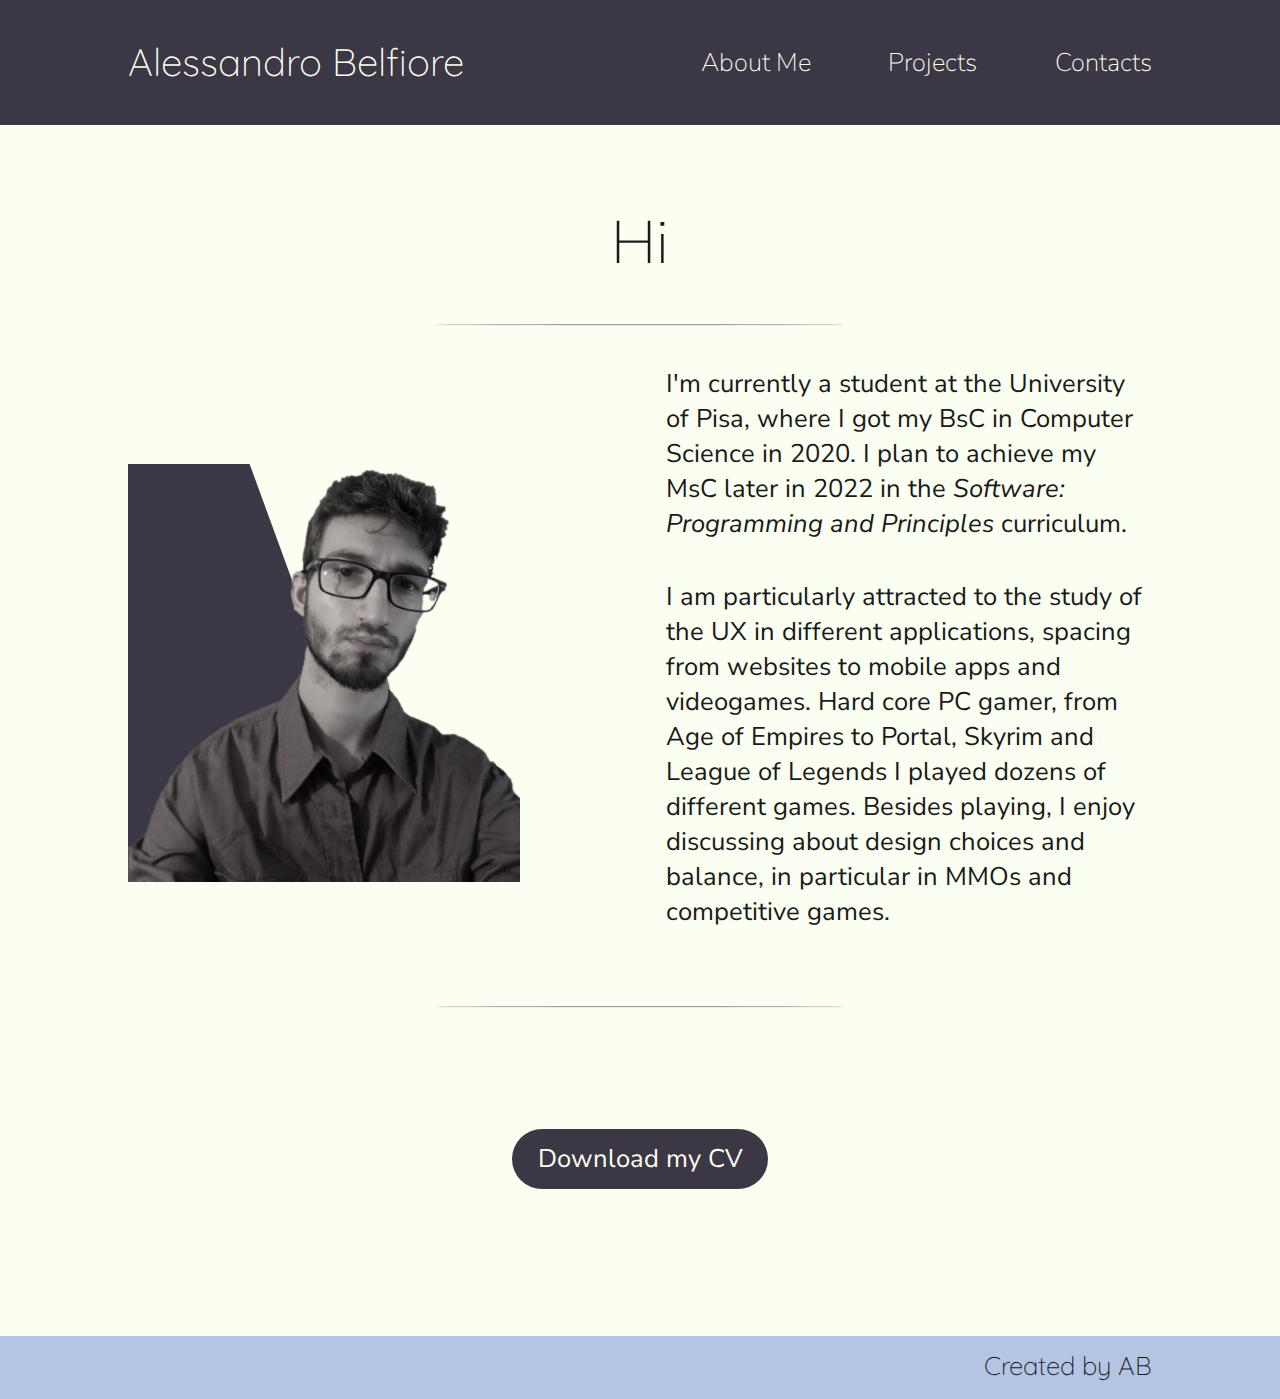
==== about.html @ 69d85c9c "add temp home page" ====
<!DOCTYPE html>
<html lang="en">
<head>
    <meta charset="UTF-8">
    <meta http-equiv="X-UA-Compatible" content="IE=edge">
    <meta name="viewport" content="width=device-width, initial-scale=1.0">
    <link rel="icon" type="image/png" href="favicon.png"/>
    <link rel="stylesheet" href="./styles/style.css">
    <link rel="stylesheet" href="https://cdnjs.cloudflare.com/ajax/libs/font-awesome/6.1.0/css/all.min.css" integrity="sha512-10/jx2EXwxxWqCLX/hHth/vu2KY3jCF70dCQB8TSgNjbCVAC/8vai53GfMDrO2Emgwccf2pJqxct9ehpzG+MTw==" crossorigin="anonymous" referrerpolicy="no-referrer" />
    <link rel="preconnect" href="https://fonts.googleapis.com">
    <link rel="preconnect" href="https://fonts.gstatic.com" crossorigin>
    <link href="https://fonts.googleapis.com/css2?family=Nunito+Sans:wght@200;400&family=Playfair+Display&family=Quicksand:wght@300&display=swap" rel="stylesheet">
    <title>Alessandro Belfiore</title>
</head>
<body>

    <nav class="nav">
        <div class="container">
            <div class="row row--navbar">
                <div class="row--mobile">
                    <a href="./index.html" class="link">
                        <h2 class="nav__title col noselect">Alessandro Belfiore</h2>
                    </a>
                    <div class="nav__button">
                        <div class="bar1"></div>
                        <div class="bar2"></div>
                        <div class="bar3"></div>
                    </div>
                </div>
                <div class="row">
                    <ul class="nav__list col noselect">
                        <li class="nav__item"><a class="link--navbar link" href="./about.html">About Me</a></li>
                        <li class="nav__item"><a class="link--navbar link" href="./projects.html">Projects</a></li>
                        <li class="nav__item"><a class="link--navbar link" href="./contacts.html">Contacts</a></li>
                    </ul>
                </div>
            </div>
        </div>
    </nav>

    <div class="section about_me">
        <div class="container">
            <div class="presentation presentation--home">
                <h2 class="presentation__text">Hi</h2>
                <hr class="divider">
            </div>
            <div class="row">
                <div class="col hero">
                    <div class="hero__background"></div>
                    <div class="image">
                        <img class="hero__image" src="./img/hero.png" alt="picture of Alessandro">
                    </div>
                </div>
                <div class="col">
                    <p>I'm currently a student at the University of Pisa, where I got my BsC in Computer Science in 2020. I plan to achieve my MsC later in 2022 in the <i>Software: Programming and Principles</i> curriculum.</p>
                    <p>I am particularly attracted to the study of the UX in different applications, spacing from websites to mobile apps and videogames. Hard core PC gamer, from Age of Empires to Portal, Skyrim and League of Legends I played dozens of different games. Besides playing, I enjoy discussing about design choices and balance, in particular in MMOs and competitive games.</p>
                </div>
            </div>
            <hr class="divider">
            <div class="curriculum__download">
                <a class="link--curriculum link" href="cv_march2022.pdf" download>Download my CV</a>
            </div>
        </div>
    </div>

    <footer class="footer">
        <div class="logos container">
            <div class="row--mobile">
                <ul class="logos__list">
                    <a href="" class="logos__link"><i class="fa-brands fa-github"></i></a>
                    <a href="" class="logos__link"><i class="fa-brands fa-linkedin"></i></a>
                    <a href="" class="logos__link"><i class="fa-solid fa-envelope"></i></a>
                </ul>
                <div>
                    <h3 class="footer__text">Created by AB</h3>
                </div>
            </div>
        </div>
    </footer>
    
</body>

<script src="main.js"></script>
</html>
---- styles/style.css ----
.link--contact {
  font-size: 1.8rem;
  color: #1a1919;
}

.contact__list {
  text-align: center;
}

.contacts__p + .contacts__p {
  margin-top: 1.5em;
}

.skills {
  font-family: 'Nunito Sans', sans-serif;
  font-weight: 400;
  font-size: 1.2rem;
  list-style: none;
  padding: 0;
  margin: 0;
}

.skills__element + .skills__element {
  margin-top: 0.5em;
}

.about_me {
  background-color: #FBFFF1;
}

.presentation--home {
  font-size: 2.5rem;
}

.hero {
  display: -webkit-box;
  display: -ms-flexbox;
  display: flex;
  -webkit-box-align: center;
      -ms-flex-align: center;
          align-items: center;
}

.hero__image {
  position: relative;
  -webkit-transition: all .4s ease-in-out;
  transition: all .4s ease-in-out;
  -webkit-filter: grayscale(90%);
          filter: grayscale(90%);
}

.hero__image:hover {
  -webkit-filter: grayscale(10%);
          filter: grayscale(10%);
}

.hero__background {
  position: absolute;
  background-color: #3C3744;
  -webkit-clip-path: polygon(0 0, 31% 0, 70% 100%, 0% 100%);
          clip-path: polygon(0 0, 31% 0, 70% 100%, 0% 100%);
}

@media screen and (min-width: 550px) {
  .hero .image {
    width: 392px;
    height: 418px;
  }
  .hero__image {
    width: 392px;
    height: 418px;
  }
  .hero__background {
    width: 392px;
    height: 418px;
  }
}

@media screen and (max-width: 550px) {
  .hero .image {
    width: 327px;
    height: 358px;
  }
  .hero__image {
    width: 327px;
    height: 358px;
  }
  .hero__background {
    width: 327px;
    height: 358px;
  }
}

.project {
  background-color: #FBFFF1;
}

.project__image {
  /* width: 270px;
        height: 480px; */
  border-radius: 5%;
  -webkit-box-shadow: 1.5px 1.5px 10px #3C3744;
          box-shadow: 1.5px 1.5px 10px #3C3744;
  /* border: 0.5px black solid; */
  margin-bottom: 0.5em;
}

.project__frame {
  text-align: center;
  margin-bottom: 1.5em;
  padding: 1em;
  border-radius: 2px;
  /* background-color: #3F6978; */
  /* box-shadow: 1.5px 5px 8px 0 $bckg__darkest; */
}

.project__title {
  text-align: center;
  font-family: 'Nunito Sans', sans-serif;
  font-weight: 400;
  font-size: 2.2rem;
  font-style: italic;
  margin-bottom: 0.5em;
}

.project__description {
  font-size: 1.4rem;
  margin-bottom: 0.5em;
}

.project__technologies {
  font-family: 'Nunito Sans', sans-serif;
  font-weight: 200;
  font-size: 1.2rem;
}

.image--cypher {
  width: 270px;
  height: 480px;
}

.image--zelda {
  width: 522px;
  height: 300px;
}

.image--ucomp {
  width: 270px;
  height: 480px;
}

.image--cellular {
  width: 350px;
  height: 350px;
}

.presentation--project {
  font-size: 2.2rem;
}

* {
  -webkit-box-sizing: border-box;
          box-sizing: border-box;
  margin: 0;
  padding: 0;
}

body {
  color: #1a1919;
  font-size: 1.6rem;
  font-family: 'Nunito Sans', sans-serif;
  font-weight: 400;
}

.container {
  width: 80%;
  max-width: 1300px;
  margin: 0 auto;
}

.row--mobile {
  display: -webkit-box;
  display: -ms-flexbox;
  display: flex;
  width: 100%;
  -webkit-box-pack: justify;
      -ms-flex-pack: justify;
          justify-content: space-between;
}

.col {
  width: 100%;
}

.col + .col {
  margin: 2em 0;
}

p + p {
  margin-top: 1.5em;
}

.section {
  padding: 3em 0;
  min-height: 100vh;
  background-color: #FBFFF1;
}

.link {
  color: inherit;
  text-decoration: none;
}

.link:hover {
  opacity: 70%;
}

.divider {
  width: 40%;
  height: 2px;
  margin: 1em auto;
  border-radius: 50%;
  background-image: -webkit-gradient(linear, left top, right top, from(rgba(0, 0, 0, 0)), color-stop(rgba(0, 0, 0, 0.75)), to(rgba(0, 0, 0, 0)));
  background-image: linear-gradient(to right, rgba(0, 0, 0, 0), rgba(0, 0, 0, 0.75), rgba(0, 0, 0, 0));
}

.presentation {
  text-align: center;
}

.presentation__text {
  font-family: 'Nunito Sans', sans-serif;
  font-weight: 200;
}

.noselect {
  -webkit-touch-callout: none;
  /* iOS Safari */
  -webkit-user-select: none;
  /* Safari */
  /* Konqueror HTML */
  -moz-user-select: none;
  /* Old versions of Firefox */
  -ms-user-select: none;
  /* Internet Explorer/Edge */
  user-select: none;
  /* Non-prefixed version, currently supported by Chrome, Edge, Opera and Firefox */
}

.link--curriculum {
  color: #FBFFF1;
  background-color: #3C3744;
  padding: 0.5em 1em;
  border-radius: 99px;
  -webkit-transition: all .2s ease-in-out;
  transition: all .2s ease-in-out;
}

.link--curriculum:hover {
  -webkit-box-shadow: 0.5px 2px 8px #3C3744;
          box-shadow: 0.5px 2px 8px #3C3744;
  opacity: 100%;
}

.curriculum__download {
  display: -webkit-box;
  display: -ms-flexbox;
  display: flex;
  -webkit-box-align: center;
      -ms-flex-align: center;
          align-items: center;
  -webkit-box-pack: center;
      -ms-flex-pack: center;
          justify-content: center;
  margin-top: 2em;
  min-height: 200px;
}

/* ******************************************** */
/* FOOTER */
/* ******************************************** */
.footer {
  background-color: #B4C5E4;
  padding: 0.5em 0 0.5em 0;
}

.footer__text {
  font-family: 'Quicksand', sans-serif;
  font-size: 1.6rem;
  font-weight: 300;
}

.logo {
  width: 36px;
  height: 36px;
}

.logos__link {
  color: #1a1919;
  vertical-align: middle;
}

.logos__link + .logos__link {
  margin-left: 1em;
}

/* ******************************************** */
/* NAVBAR */
/* ******************************************** */
.nav {
  background-color: #3C3744;
  color: #FBFFF1;
  /* background-color: $text__light; */
  /* color: $text__dark; */
  padding: 1.5em 0;
}

.nav__title {
  font-family: 'Quicksand', sans-serif;
  font-size: 2.4rem;
  font-weight: 300;
  /* color: $text__dark; */
  color: #FBFFF1;
}

.nav__list {
  visibility: hidden;
  height: 0;
  position: absolute;
  font-family: 'Nunito Sans', sans-serif;
  font-size: 2.2rem;
  font-weight: 200;
  list-style: none;
  overflow: hidden;
}

.nav__item {
  font-size: 1.6rem;
  text-decoration: none;
}

.nav__button {
  display: inline-block;
  cursor: pointer;
  -ms-flex-item-align: center;
      -ms-grid-row-align: center;
      align-self: center;
}

.link--navbar {
  /* color: $text__dark; */
  color: #FBFFF1;
}

.nav--visible {
  visibility: visible;
  height: auto;
  position: relative;
  display: -webkit-box;
  display: -ms-flexbox;
  display: flex;
  -webkit-box-orient: vertical;
  -webkit-box-direction: normal;
      -ms-flex-direction: column;
          flex-direction: column;
  margin-top: 0.35em;
}

.nav__item:nth-child(1) {
  margin-left: 1em;
}

.nav__item:nth-child(2) {
  margin-left: 2em;
}

.nav__item:nth-child(3) {
  margin-left: 3em;
}

.bar1, .bar2, .bar3 {
  width: 35px;
  height: 5px;
  background-color: #FBFFF1;
  /* background-color: $text__dark; */
  margin: 6px 0;
  -webkit-transition: 0.4s;
  transition: 0.4s;
}

.change .bar1 {
  -webkit-transform: rotate(-45deg) translate(-9px, 6px);
  transform: rotate(-45deg) translate(-9px, 6px);
}

.change .bar2 {
  opacity: 0;
}

.change .bar3 {
  -webkit-transform: rotate(45deg) translate(-8px, -8px);
  transform: rotate(45deg) translate(-8px, -8px);
}

/* ******************************************** */
/* MEDIA */
/* ******************************************** */
@media (min-width: 950px) {
  .nav__button {
    display: none;
  }
  .nav__list {
    visibility: visible;
    height: auto;
    position: relative;
    display: -webkit-box;
    display: -ms-flexbox;
    display: flex;
    -ms-flex-item-align: center;
        align-self: center;
    -webkit-box-pack: justify;
        -ms-flex-pack: justify;
            justify-content: space-between;
    margin-left: 1em;
    overflow: auto;
  }
  .nav--visible {
    -webkit-box-orient: horizontal;
    -webkit-box-direction: normal;
        -ms-flex-direction: row;
            flex-direction: row;
  }
  .nav__item + .nav__item {
    margin-left: 1em;
  }
  .row--navbar {
    display: -webkit-box;
    display: -ms-flexbox;
    display: flex;
    width: 100%;
    -webkit-box-pack: justify;
        -ms-flex-pack: justify;
            justify-content: space-between;
  }
}

@media (min-width: 1100px) {
  .row {
    display: -webkit-box;
    display: -ms-flexbox;
    display: flex;
    width: 100%;
    -webkit-box-pack: justify;
        -ms-flex-pack: justify;
            justify-content: space-between;
  }
  .col + .col {
    margin: 0 0 2em 2em;
  }
}
/*# sourceMappingURL=style.css.map */
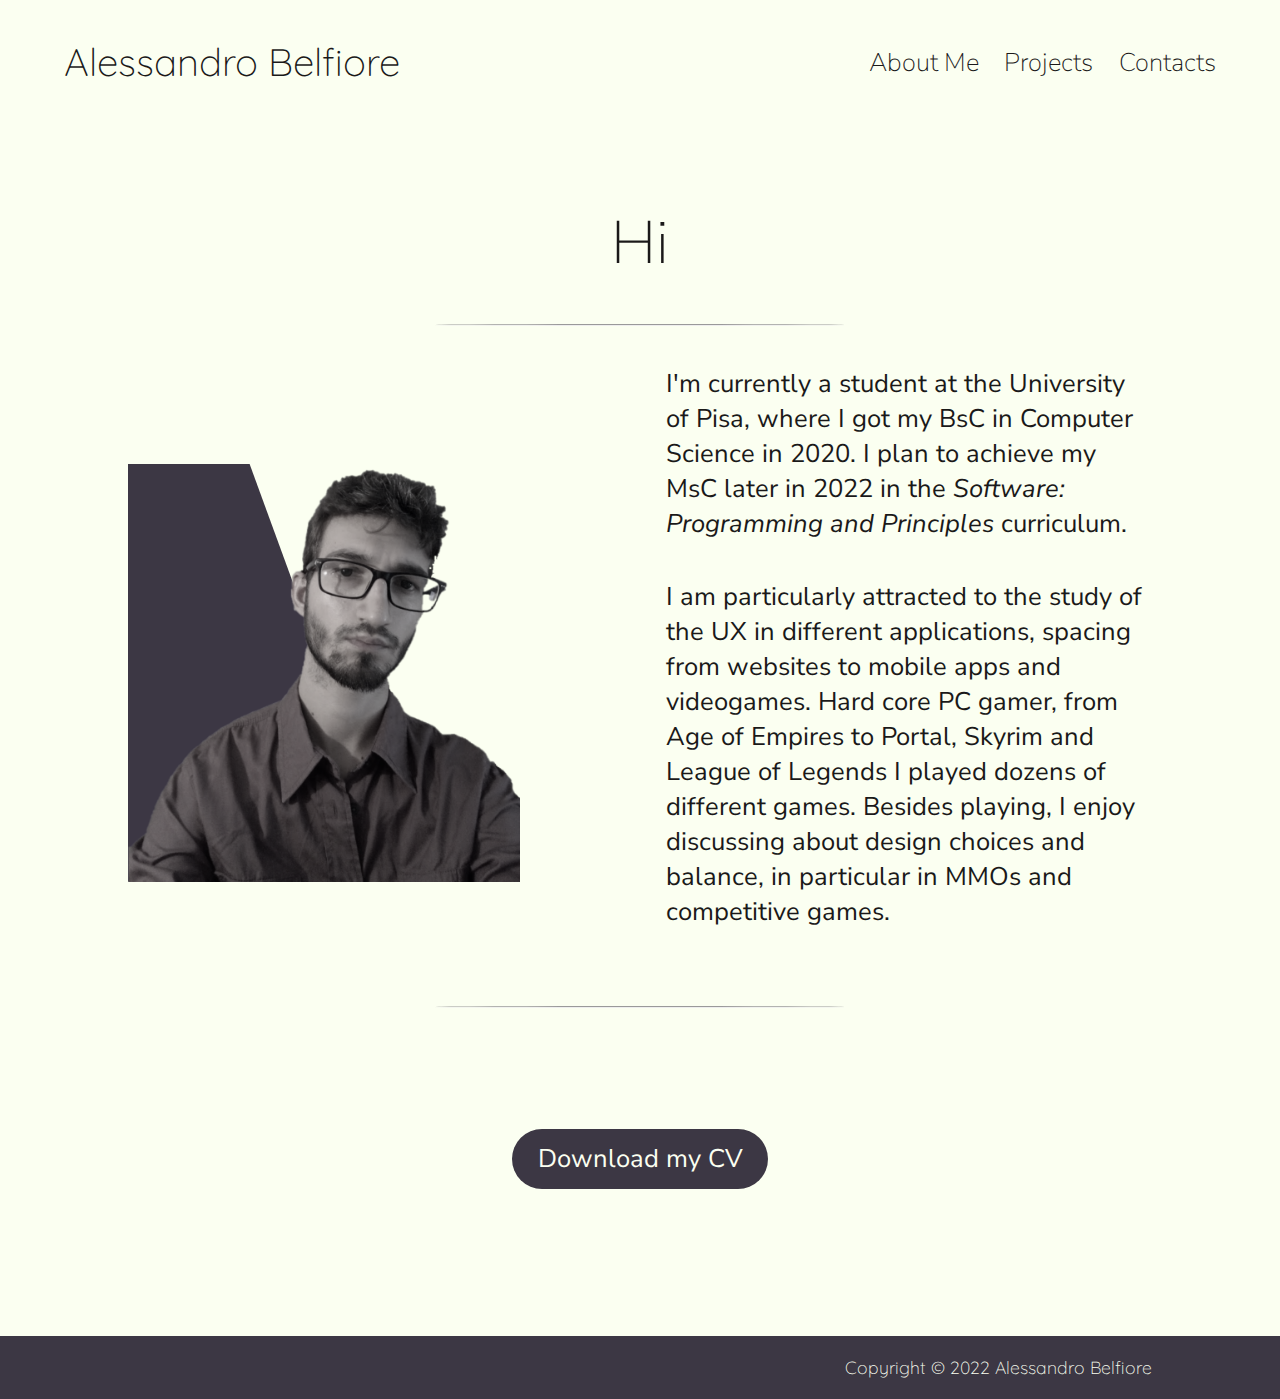
==== commit 4edbf5b6: "remove navbar color, space navbar items, fix footer colors and copyright" ====
--- a/about.html
+++ b/about.html
@@ -15,7 +15,7 @@
 <body>
 
     <nav class="nav">
-        <div class="container">
+        <div class="container nav--container">
             <div class="row row--navbar">
                 <div class="row--mobile">
                     <a href="./index.html" class="link">
@@ -71,8 +71,8 @@
                     <a href="" class="logos__link"><i class="fa-brands fa-linkedin"></i></a>
                     <a href="" class="logos__link"><i class="fa-solid fa-envelope"></i></a>
                 </ul>
-                <div>
-                    <h3 class="footer__text">Created by AB</h3>
+                <div class="footer__copyright">
+                    <h3 class="footer__text">Copyright &copy; 2022 Alessandro Belfiore</h3>
                 </div>
             </div>
         </div>
--- a/styles/style.css
+++ b/styles/style.css
@@ -280,14 +280,25 @@
 /* FOOTER */
 /* ******************************************** */
 .footer {
-  background-color: #B4C5E4;
+  /* background-color: $bckg__light; */
+  background-color: #3C3744;
   padding: 0.5em 0 0.5em 0;
 }
 
 .footer__text {
+  color: #FBFFF1;
   font-family: 'Quicksand', sans-serif;
-  font-size: 1.6rem;
+  font-size: 1.1rem;
   font-weight: 300;
+}
+
+.footer__copyright {
+  display: -webkit-box;
+  display: -ms-flexbox;
+  display: flex;
+  -webkit-box-align: center;
+      -ms-flex-align: center;
+          align-items: center;
 }
 
 .logo {
@@ -296,7 +307,8 @@
 }
 
 .logos__link {
-  color: #1a1919;
+  /* color: $text__dark; */
+  color: #FBFFF1;
   vertical-align: middle;
 }
 
@@ -308,19 +320,24 @@
 /* NAVBAR */
 /* ******************************************** */
 .nav {
-  background-color: #3C3744;
-  color: #FBFFF1;
-  /* background-color: $text__light; */
-  /* color: $text__dark; */
+  /* background-color: $bckg__darkest;
+    color: $text__light; */
+  background-color: #FBFFF1;
+  color: #1a1919;
   padding: 1.5em 0;
+}
+
+.nav--container {
+  width: 90%;
+  max-width: 1600px;
 }
 
 .nav__title {
   font-family: 'Quicksand', sans-serif;
   font-size: 2.4rem;
   font-weight: 300;
-  /* color: $text__dark; */
-  color: #FBFFF1;
+  color: #1a1919;
+  /* color: $text__light; */
 }
 
 .nav__list {
@@ -347,9 +364,51 @@
       align-self: center;
 }
 
+@-webkit-keyframes link--navbar {
+  0% {
+    width: 0;
+  }
+  100% {
+    width: 90%;
+  }
+}
+
+@keyframes link--navbar {
+  0% {
+    width: 0;
+  }
+  100% {
+    width: 90%;
+  }
+}
+
 .link--navbar {
-  /* color: $text__dark; */
-  color: #FBFFF1;
+  position: relative;
+}
+
+.link--navbar:hover {
+  opacity: 100%;
+}
+
+.link--navbar:hover::after {
+  content: ' ';
+  position: absolute;
+  top: 50%;
+  left: 0;
+  width: 80%;
+  height: 2px;
+  background: red;
+  opacity: 30%;
+  -webkit-animation-name: link--navbar;
+          animation-name: link--navbar;
+  -webkit-animation-duration: 0.6s;
+          animation-duration: 0.6s;
+  -webkit-animation-timing-function: linear;
+          animation-timing-function: linear;
+  -webkit-animation-iteration-count: 1;
+          animation-iteration-count: 1;
+  -webkit-animation-fill-mode: forwards;
+          animation-fill-mode: forwards;
 }
 
 .nav--visible {
@@ -381,8 +440,8 @@
 .bar1, .bar2, .bar3 {
   width: 35px;
   height: 5px;
-  background-color: #FBFFF1;
-  /* background-color: $text__dark; */
+  /* background-color: $text__light; */
+  background-color: #1a1919;
   margin: 6px 0;
   -webkit-transition: 0.4s;
   transition: 0.4s;
@@ -418,9 +477,9 @@
     display: flex;
     -ms-flex-item-align: center;
         align-self: center;
-    -webkit-box-pack: justify;
-        -ms-flex-pack: justify;
-            justify-content: space-between;
+    -webkit-box-pack: end;
+        -ms-flex-pack: end;
+            justify-content: flex-end;
     margin-left: 1em;
     overflow: auto;
   }
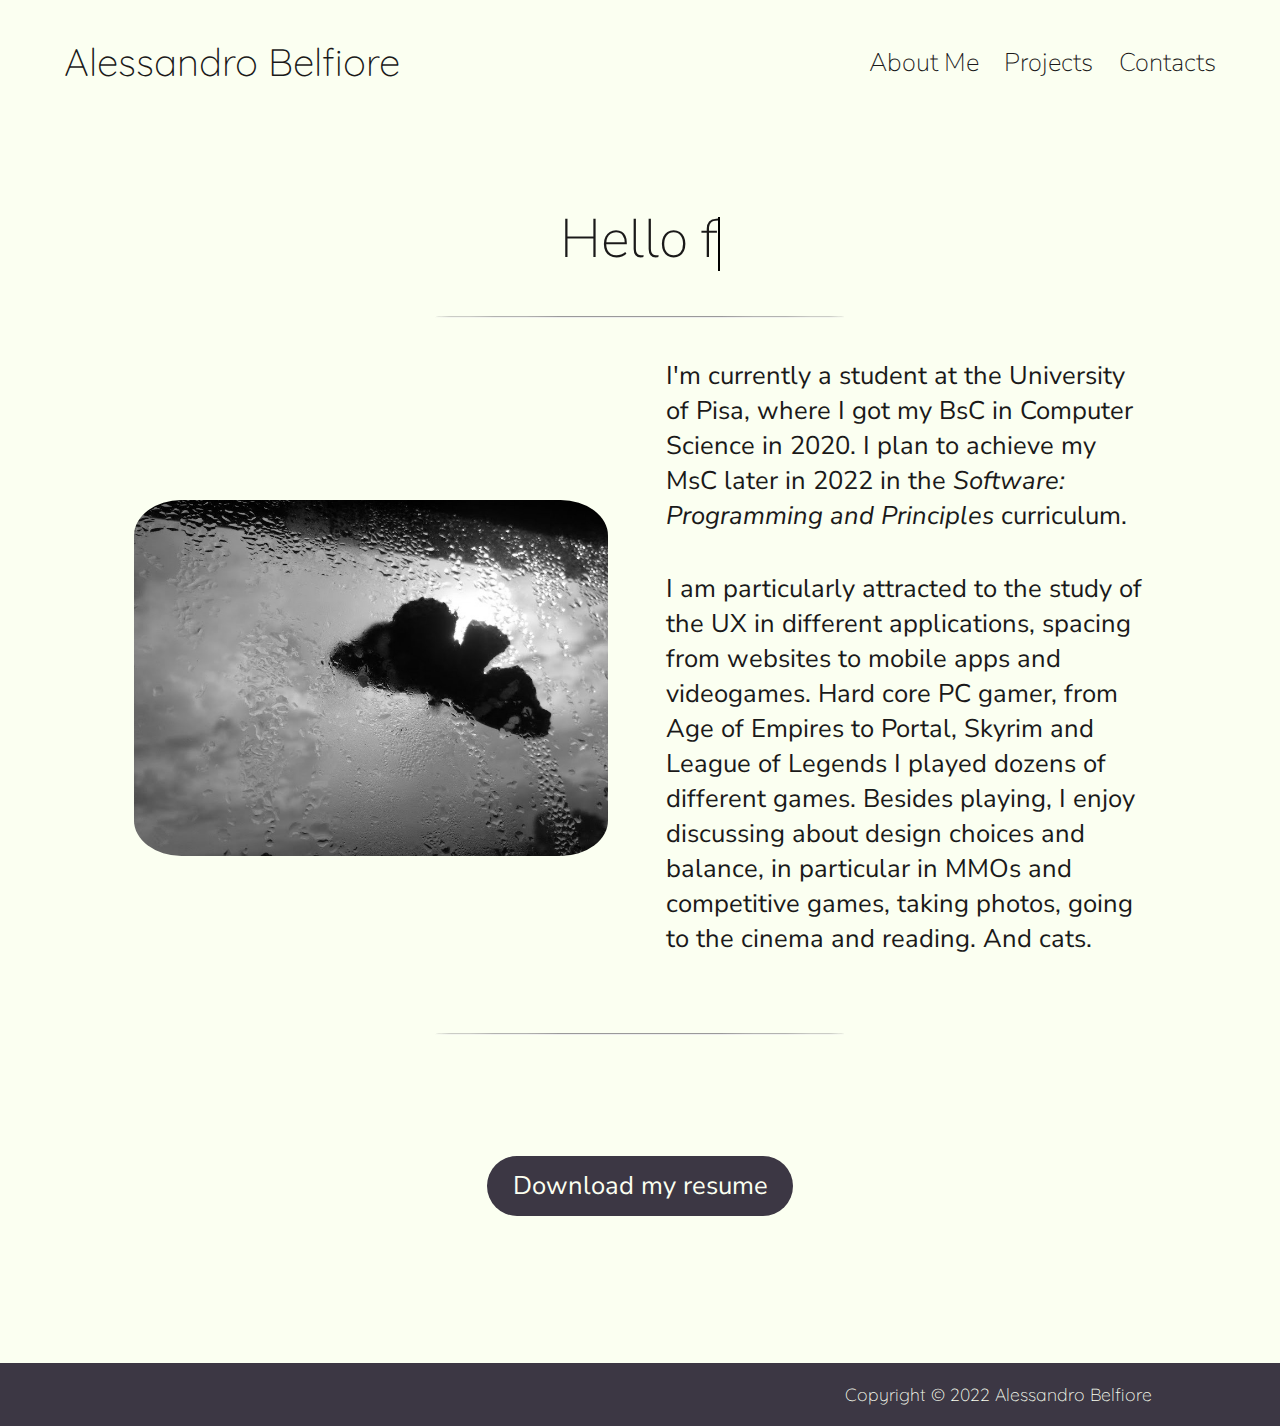
==== commit 8cb4264e: "differentiate index and about me pages, add typewriter effects etc" ====
--- a/about.html
+++ b/about.html
@@ -41,24 +41,26 @@
     <div class="section about_me">
         <div class="container">
             <div class="presentation presentation--home">
-                <h2 class="presentation__text">Hi</h2>
+                <h2 class="presentation__text" id="typing">Hello</h2>
+                <span class="typewriter__cursor"></span>
+                
                 <hr class="divider">
             </div>
             <div class="row">
                 <div class="col hero">
-                    <div class="hero__background"></div>
-                    <div class="image">
-                        <img class="hero__image" src="./img/hero.png" alt="picture of Alessandro">
+                    <!-- <div class="hero__background"></div> -->
+                    <div class="butterfly__div">
+                        <img class="butterfly" src="./img/butterfly.jpg" alt="picture of Alessandro">
                     </div>
                 </div>
                 <div class="col">
                     <p>I'm currently a student at the University of Pisa, where I got my BsC in Computer Science in 2020. I plan to achieve my MsC later in 2022 in the <i>Software: Programming and Principles</i> curriculum.</p>
-                    <p>I am particularly attracted to the study of the UX in different applications, spacing from websites to mobile apps and videogames. Hard core PC gamer, from Age of Empires to Portal, Skyrim and League of Legends I played dozens of different games. Besides playing, I enjoy discussing about design choices and balance, in particular in MMOs and competitive games.</p>
+                    <p>I am particularly attracted to the study of the UX in different applications, spacing from websites to mobile apps and videogames. Hard core PC gamer, from Age of Empires to Portal, Skyrim and League of Legends I played dozens of different games. Besides playing, I enjoy discussing about design choices and balance, in particular in MMOs and competitive games, taking photos, going to the cinema and reading. And cats.</p>
                 </div>
             </div>
             <hr class="divider">
             <div class="curriculum__download">
-                <a class="link--curriculum link" href="cv_march2022.pdf" download>Download my CV</a>
+                <a class="link--curriculum link" href="cv_march2022.pdf" download>Download my resume</a>
             </div>
         </div>
     </div>
@@ -67,9 +69,9 @@
         <div class="logos container">
             <div class="row--mobile">
                 <ul class="logos__list">
-                    <a href="" class="logos__link"><i class="fa-brands fa-github"></i></a>
+                    <a href="https://github.com/alessandrobelfiore/" class="logos__link"><i class="fa-brands fa-github"></i></a>
                     <a href="" class="logos__link"><i class="fa-brands fa-linkedin"></i></a>
-                    <a href="" class="logos__link"><i class="fa-solid fa-envelope"></i></a>
+                    <a href="mailto:alessbelf@gmail.com" class="logos__link"><i class="fa-solid fa-envelope"></i></a>
                 </ul>
                 <div class="footer__copyright">
                     <h3 class="footer__text">Copyright &copy; 2022 Alessandro Belfiore</h3>
@@ -81,4 +83,5 @@
 </body>
 
 <script src="main.js"></script>
+<script src="typewriter.js"></script>
 </html>--- a/styles/style.css
+++ b/styles/style.css
@@ -1,29 +1,3 @@
-.link--contact {
-  font-size: 1.8rem;
-  color: #1a1919;
-}
-
-.contact__list {
-  text-align: center;
-}
-
-.contacts__p + .contacts__p {
-  margin-top: 1.5em;
-}
-
-.skills {
-  font-family: 'Nunito Sans', sans-serif;
-  font-weight: 400;
-  font-size: 1.2rem;
-  list-style: none;
-  padding: 0;
-  margin: 0;
-}
-
-.skills__element + .skills__element {
-  margin-top: 0.5em;
-}
-
 .about_me {
   background-color: #FBFFF1;
 }
@@ -42,9 +16,11 @@
 }
 
 .hero__image {
+  -o-object-fit: cover;
+     object-fit: cover;
   position: relative;
-  -webkit-transition: all .4s ease-in-out;
-  transition: all .4s ease-in-out;
+  -webkit-transition: all .6s ease-in-out;
+  transition: all .6s ease-in-out;
   -webkit-filter: grayscale(90%);
           filter: grayscale(90%);
 }
@@ -88,6 +64,42 @@
   .hero__background {
     width: 327px;
     height: 358px;
+  }
+}
+
+.butterfly {
+  -o-object-fit: cover;
+     object-fit: cover;
+  width: 338.5px;
+  height: 254px;
+  border-radius: 10%;
+  -webkit-transition: all .6s ease-in-out;
+  transition: all .6s ease-in-out;
+  -webkit-filter: grayscale(100%);
+          filter: grayscale(100%);
+}
+
+.butterfly:hover {
+  -webkit-filter: grayscale(0%);
+          filter: grayscale(0%);
+}
+
+.butterfly__div {
+  width: 100%;
+  text-align: center;
+}
+
+@media screen and (min-width: 550px) {
+  .butterfly {
+    width: 473.9px;
+    height: 355.6px;
+  }
+}
+
+@media screen and (min-width: 1700px) {
+  .butterfly {
+    width: 541.6px;
+    height: 406.4px;
   }
 }
 
@@ -158,6 +170,32 @@
   font-size: 2.2rem;
 }
 
+.link--contact {
+  font-size: 1.8rem;
+  color: #1a1919;
+}
+
+.contact__list {
+  text-align: center;
+}
+
+.contacts__p + .contacts__p {
+  margin-top: 1.5em;
+}
+
+.skills {
+  font-family: 'Nunito Sans', sans-serif;
+  font-weight: 400;
+  font-size: 1.2rem;
+  list-style: none;
+  padding: 0;
+  margin: 0;
+}
+
+.skills__element + .skills__element {
+  margin-top: 0.5em;
+}
+
 * {
   -webkit-box-sizing: border-box;
           box-sizing: border-box;
@@ -224,6 +262,14 @@
   background-image: linear-gradient(to right, rgba(0, 0, 0, 0), rgba(0, 0, 0, 0.75), rgba(0, 0, 0, 0));
 }
 
+.typewriter__cursor {
+  border-left: 2px solid black;
+}
+
+#typing {
+  display: inline;
+}
+
 .presentation {
   text-align: center;
 }
@@ -231,6 +277,7 @@
 .presentation__text {
   font-family: 'Nunito Sans', sans-serif;
   font-weight: 200;
+  font-size: 3.4rem;
 }
 
 .noselect {
@@ -439,12 +486,13 @@
 
 .bar1, .bar2, .bar3 {
   width: 35px;
-  height: 5px;
-  /* background-color: $text__light; */
+  height: 4px;
+  /* height: 5px; */
   background-color: #1a1919;
-  margin: 6px 0;
-  -webkit-transition: 0.4s;
-  transition: 0.4s;
+  margin: 5px 0;
+  /* margin: 6px 0; */
+  -webkit-transition: .4s;
+  transition: .4s;
 }
 
 .change .bar1 {
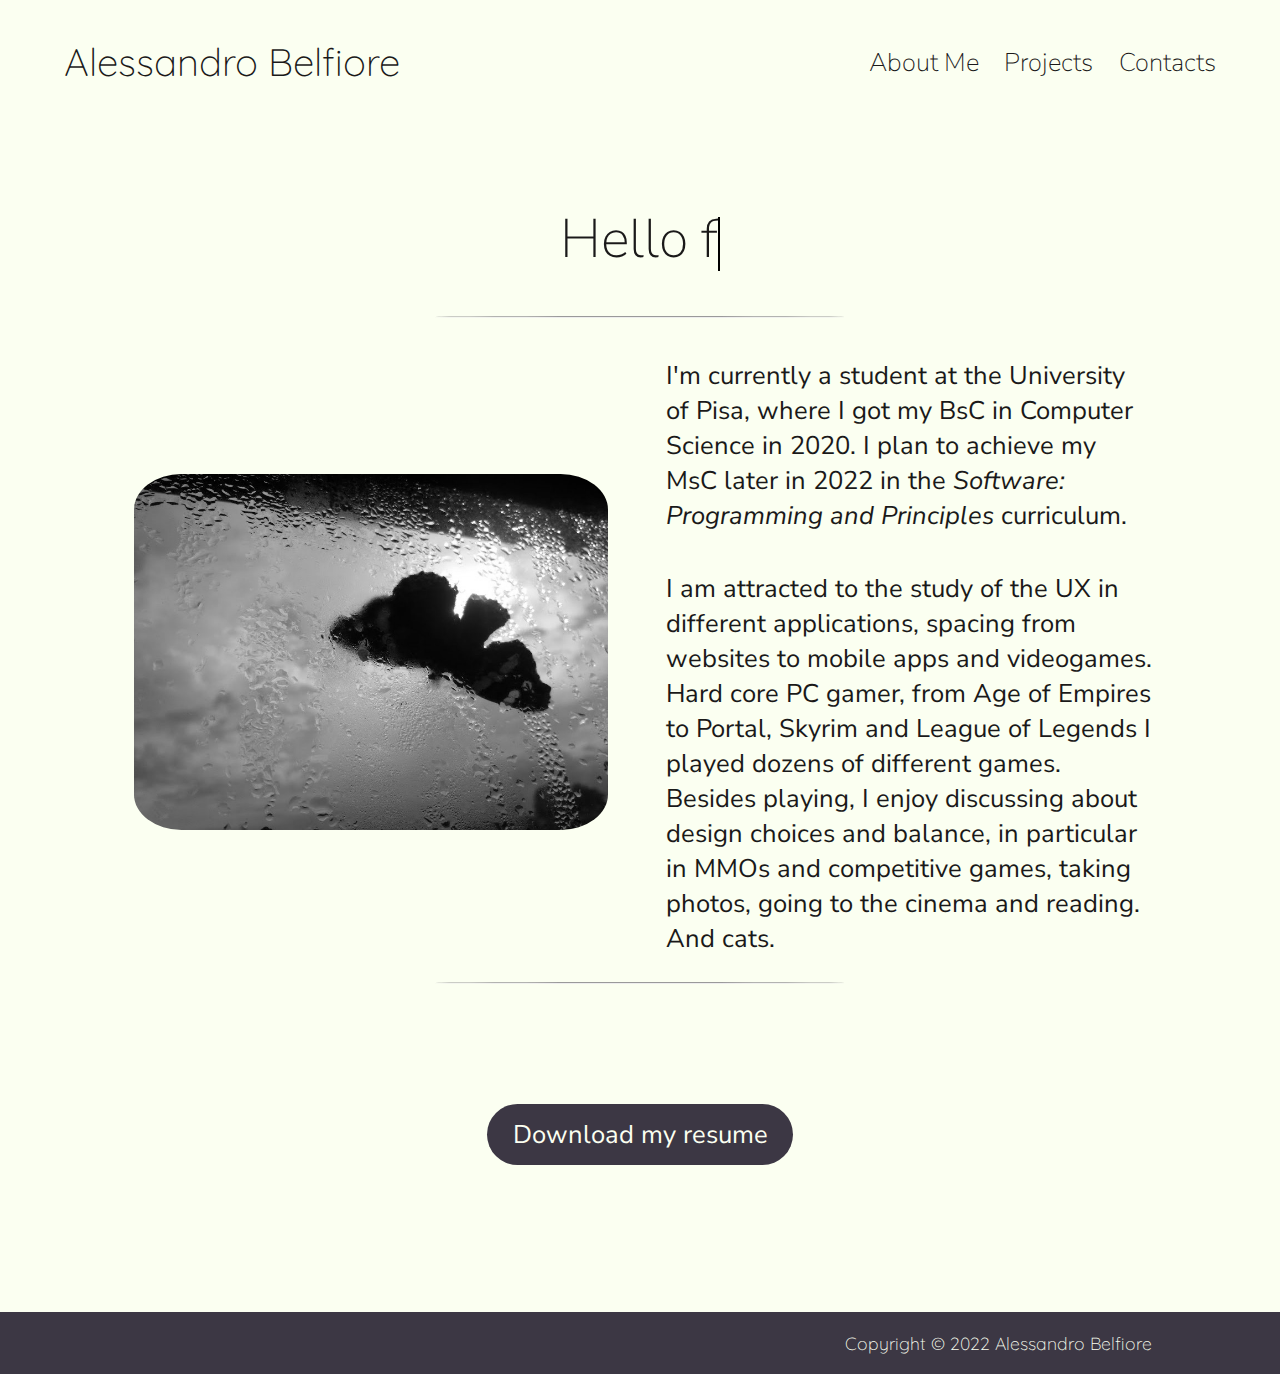
==== commit 5e60fefc: "clean up images, fix footer responsiveness" ====
--- a/about.html
+++ b/about.html
@@ -9,7 +9,7 @@
     <link rel="stylesheet" href="https://cdnjs.cloudflare.com/ajax/libs/font-awesome/6.1.0/css/all.min.css" integrity="sha512-10/jx2EXwxxWqCLX/hHth/vu2KY3jCF70dCQB8TSgNjbCVAC/8vai53GfMDrO2Emgwccf2pJqxct9ehpzG+MTw==" crossorigin="anonymous" referrerpolicy="no-referrer" />
     <link rel="preconnect" href="https://fonts.googleapis.com">
     <link rel="preconnect" href="https://fonts.gstatic.com" crossorigin>
-    <link href="https://fonts.googleapis.com/css2?family=Nunito+Sans:wght@200;400&family=Playfair+Display&family=Quicksand:wght@300&display=swap" rel="stylesheet">
+    <link href="https://fonts.googleapis.com/css2?family=Nunito+Sans:wght@200;400&family=Quicksand:wght@300&display=swap" rel="stylesheet">
     <title>Alessandro Belfiore</title>
 </head>
 <body>
@@ -48,14 +48,13 @@
             </div>
             <div class="row">
                 <div class="col hero">
-                    <!-- <div class="hero__background"></div> -->
-                    <div class="butterfly__div">
+                    <div class="butterfly__div centered">
                         <img class="butterfly" src="./img/butterfly.jpg" alt="picture of Alessandro">
                     </div>
                 </div>
                 <div class="col">
                     <p>I'm currently a student at the University of Pisa, where I got my BsC in Computer Science in 2020. I plan to achieve my MsC later in 2022 in the <i>Software: Programming and Principles</i> curriculum.</p>
-                    <p>I am particularly attracted to the study of the UX in different applications, spacing from websites to mobile apps and videogames. Hard core PC gamer, from Age of Empires to Portal, Skyrim and League of Legends I played dozens of different games. Besides playing, I enjoy discussing about design choices and balance, in particular in MMOs and competitive games, taking photos, going to the cinema and reading. And cats.</p>
+                    <p>I am attracted to the study of the UX in different applications, spacing from websites to mobile apps and videogames. Hard core PC gamer, from Age of Empires to Portal, Skyrim and League of Legends I played dozens of different games. Besides playing, I enjoy discussing about design choices and balance, in particular in MMOs and competitive games, taking photos, going to the cinema and reading. And cats.</p>
                 </div>
             </div>
             <hr class="divider">
@@ -67,13 +66,13 @@
 
     <footer class="footer">
         <div class="logos container">
-            <div class="row--mobile">
-                <ul class="logos__list">
+            <div class="row">
+                <ul class="centered logos__list">
                     <a href="https://github.com/alessandrobelfiore/" class="logos__link"><i class="fa-brands fa-github"></i></a>
                     <a href="" class="logos__link"><i class="fa-brands fa-linkedin"></i></a>
                     <a href="mailto:alessbelf@gmail.com" class="logos__link"><i class="fa-solid fa-envelope"></i></a>
                 </ul>
-                <div class="footer__copyright">
+                <div class="centered footer__copyright">
                     <h3 class="footer__text">Copyright &copy; 2022 Alessandro Belfiore</h3>
                 </div>
             </div>
--- a/styles/style.css
+++ b/styles/style.css
@@ -39,31 +39,34 @@
 
 @media screen and (min-width: 550px) {
   .hero .image {
-    width: 392px;
-    height: 418px;
+    width: 393px;
+    height: 430px;
   }
   .hero__image {
-    width: 392px;
-    height: 418px;
+    width: 393px;
+    height: 430px;
   }
   .hero__background {
-    width: 392px;
-    height: 418px;
-  }
-}
-
+    width: 393px;
+    height: 430px;
+  }
+}
+
+/* @media screen and  (min-width: 550px) {
+    @include image_dim(361px, 480px);
+} */
 @media screen and (max-width: 550px) {
   .hero .image {
-    width: 327px;
-    height: 358px;
+    width: 333px;
+    height: 364px;
   }
   .hero__image {
-    width: 327px;
-    height: 358px;
+    width: 333px;
+    height: 364px;
   }
   .hero__background {
-    width: 327px;
-    height: 358px;
+    width: 333px;
+    height: 364px;
   }
 }
 
@@ -230,8 +233,12 @@
   width: 100%;
 }
 
+.centered {
+  text-align: center;
+}
+
 .col + .col {
-  margin: 2em 0;
+  margin: 2em 0 0 0;
 }
 
 p + p {
@@ -272,6 +279,7 @@
 
 .presentation {
   text-align: center;
+  margin-bottom: 1em;
 }
 
 .presentation__text {
@@ -346,6 +354,10 @@
   -webkit-box-align: center;
       -ms-flex-align: center;
           align-items: center;
+  -webkit-box-pack: center;
+      -ms-flex-pack: center;
+          justify-content: center;
+  margin: 0.75em 0 0.5em 0;
 }
 
 .logo {
@@ -562,7 +574,10 @@
             justify-content: space-between;
   }
   .col + .col {
-    margin: 0 0 2em 2em;
+    margin: 0 0 0 2em;
+  }
+  .footer__copyright {
+    margin: 0;
   }
 }
 /*# sourceMappingURL=style.css.map */